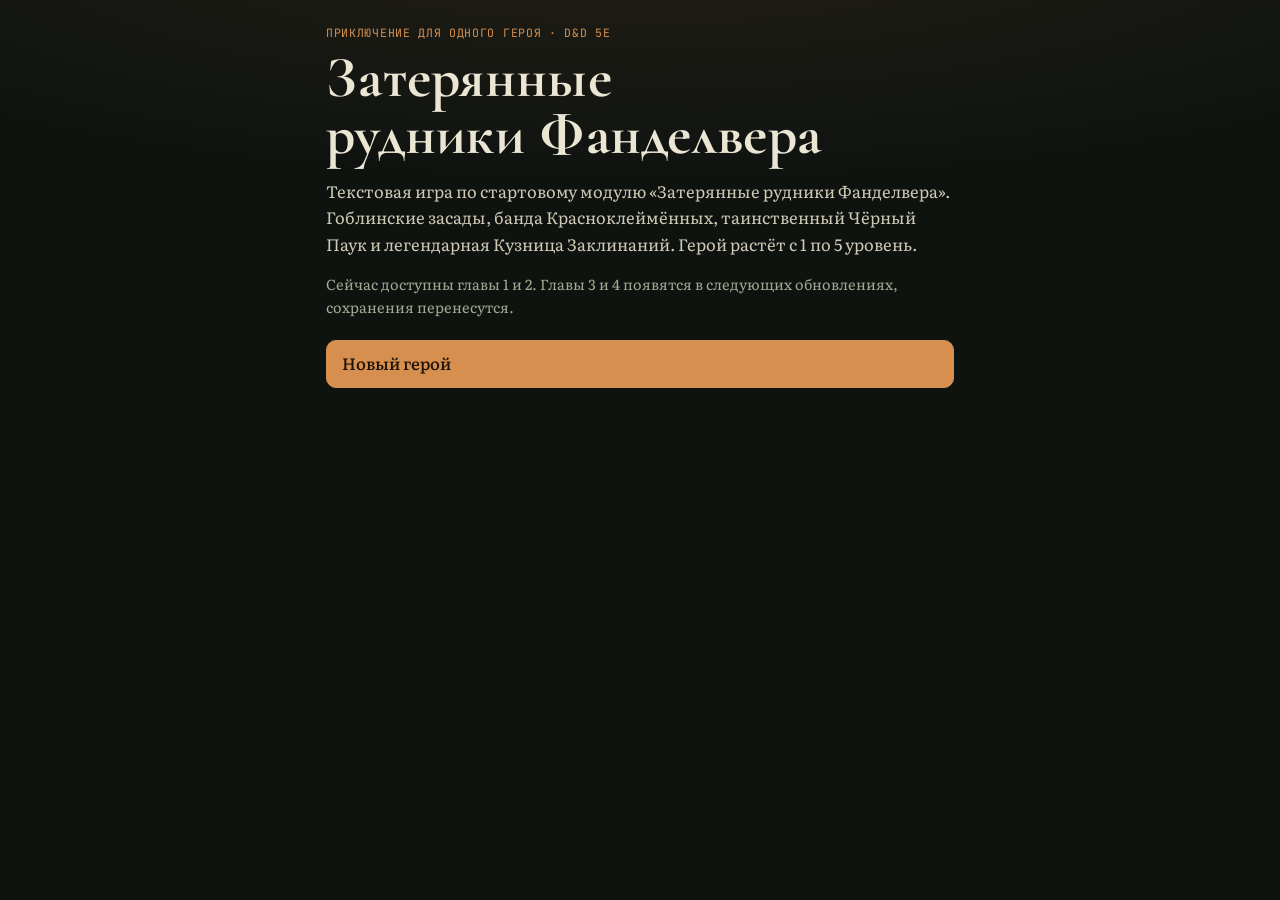
==== phandelver/index.html @ 21e91be0 "Add Lost Mine of Phandelver solo game: chapters 1-2 Multi-file browser game: race/class creation, le" ====
<!doctype html>
<html lang="ru">
<head>
<meta charset="utf-8">
<meta name="viewport" content="width=device-width, initial-scale=1, viewport-fit=cover">
<title>Рудники Фанделвера</title>
<link rel="preconnect" href="https://fonts.googleapis.com">
<link rel="preconnect" href="https://fonts.gstatic.com" crossorigin>
<link href="https://fonts.googleapis.com/css2?family=Cormorant+Garamond:wght@600;700&family=Literata:ital,opsz,wght@0,7..72,400;0,7..72,500;1,7..72,400&family=JetBrains+Mono:wght@400&display=swap" rel="stylesheet">
<link rel="stylesheet" href="style.css">
</head>
<body>
<div id="app"></div>
<div id="dice" class="dice" hidden></div>
<script src="js/rules.js"></script>
<script src="js/engine.js"></script>
<script src="js/combat.js"></script>
<script src="js/ui.js"></script>
<script src="js/ch1.js"></script>
<script src="js/ch2.js"></script>
<script>G.boot();</script>
</body>
</html>
---- phandelver/style.css ----
:root {
  color-scheme: dark;
  --ground: #0f1310;
  --panel: #171d18;
  --panel2: #1f2720;
  --line: #313d33;
  --text: #ebe5d3;
  --mute: #a3a893;
  --copper: #d68f4e;
  --copper-ink: #1d1206;
  --moss: #93bd72;
  --blood: #d85a49;
  --arcane: #a7b2ff;
  --gold: #e7c15d;
  --glow: rgba(214, 143, 78, .10);
  --display: 'Cormorant Garamond', 'Cormorant', Georgia, serif;
  --body: 'Literata', 'PT Serif', Georgia, serif;
  --mono: 'JetBrains Mono', ui-monospace, Menlo, Consolas, monospace;
}
body[data-ch="1"] { --glow: rgba(147, 189, 114, .09); }
body[data-ch="3"] { --glow: rgba(147, 189, 114, .09); }
body[data-ch="4"] { --glow: rgba(167, 178, 255, .09); }

[hidden] { display: none !important; }
* { box-sizing: border-box; }
html, body { height: 100%; }
body {
  margin: 0;
  background-color: var(--ground);
  background-image: radial-gradient(130% 50% at 50% -10%, var(--glow), transparent 60%);
  background-attachment: fixed;
  color: var(--text);
  font: 16.5px/1.6 var(--body);
  -webkit-tap-highlight-color: transparent;
}
button { font: inherit; color: inherit; cursor: pointer; }
button:focus-visible, input:focus-visible { outline: 2px solid var(--copper); outline-offset: 2px; }
.wrap { max-width: 660px; margin: 0 auto; padding-inline: 16px; padding-block: 6px 48px; }
h1, h2, h3 { font-family: var(--display); font-weight: 700; text-wrap: balance; letter-spacing: .005em; }
h1 { font-size: 32px; line-height: 1.1; margin: 0 0 14px; }
h2 { font-size: 26px; margin: 0; }
h3 { font-size: 21px; margin: 20px 0 8px; }

/* ---------- шапка ---------- */
.bar { position: sticky; top: env(safe-area-inset-top, 0px); z-index: 5; background: rgba(15, 19, 16, .92); backdrop-filter: blur(8px); -webkit-backdrop-filter: blur(8px); border-bottom: 1px solid var(--line); }
.bar-in { max-width: 660px; margin: 0 auto; padding: 8px 16px; display: flex; flex-wrap: wrap; align-items: center; gap: 6px 12px; }
.who { background: none; border: 0; padding: 0; text-align: left; display: flex; flex-direction: column; line-height: 1.15; }
.who b { font-family: var(--display); font-size: 21px; }
.who span { font-size: 12.5px; color: var(--mute); }
.hp { flex: 1; min-width: 120px; }
.hp-top { display: flex; justify-content: space-between; font-size: 12.5px; color: var(--mute); }
.hp-top b { font-family: var(--mono); font-weight: 400; color: var(--text); font-variant-numeric: tabular-nums; }
.meter { height: 7px; background: #070a08; border-radius: 99px; overflow: hidden; margin-top: 3px; }
.meter i { display: block; height: 100%; background: var(--blood); border-radius: 99px; transition: width .4s ease; }
.meter.ally i { background: var(--moss); }
.meter.xp { height: 3px; margin-top: 4px; }
.meter.xp i { background: var(--gold); }
.hdr-btns { display: flex; gap: 6px; }
.ico { background: var(--panel); border: 1px solid var(--line); border-radius: 8px; padding: 5px 9px; font-size: 13px; color: var(--mute); }
.hdr-comp { flex-basis: 100%; display: flex; align-items: center; gap: 8px; font-size: 12.5px; color: var(--mute); }
.hdr-comp .meter { flex: 1; max-width: 160px; margin: 0; }
.hdr-comp b { font-family: var(--mono); font-weight: 400; }

/* ---------- сцена ---------- */
.eyebrow { font-family: var(--mono); font-size: 11.5px; letter-spacing: .06em; text-transform: uppercase; color: var(--copper); margin: 18px 0 4px; }
.eyebrow span { color: var(--mute); }
.text { display: grid; gap: 12px; }
.text p { margin: 0; }
.read { border: 1px solid var(--line); background: var(--panel); padding: 12px 14px; font-style: italic; color: #ddd8c6; box-shadow: inset 0 0 0 3px var(--ground), inset 0 0 0 4px var(--line); }
.speech { padding-left: 14px; border-left: 2px solid var(--copper); }
.muted { color: var(--mute); font-size: 14.5px; }
.warn { color: #f0a497; }
.gold { color: var(--gold); font-style: normal; }
.reply { margin-bottom: 14px; padding: 10px 14px; border-radius: 10px; background: rgba(214, 143, 78, .08); border: 1px dashed rgba(214, 143, 78, .4); }
.notes { display: grid; gap: 4px; margin: 0 0 14px; }
.note { margin: 0; font-size: 14.5px; padding: 6px 10px; border-radius: 8px; background: var(--panel); border: 1px solid var(--line); }
.note.gain { color: var(--moss); }
.note.xp { color: var(--gold); }
.note.quest { color: var(--copper); }
.note.clue { color: var(--arcane); }
.note.bad { color: var(--blood); }
.note.muted { color: var(--mute); }

.choices { display: grid; gap: 9px; margin-top: 22px; }
.choice { display: grid; gap: 2px; width: 100%; text-align: left; background: var(--panel2); border: 1px solid var(--line); border-radius: 10px; padding: 12px 15px; font-size: 16.5px; line-height: 1.3; transition: border-color .15s, transform .08s; }
.choice:hover { border-color: rgba(214, 143, 78, .6); }
.choice:active { transform: scale(.985); }
.choice.main { background: var(--copper); border-color: var(--copper); color: var(--copper-ink); font-weight: 500; }
.choice.main .tag { color: rgba(29, 18, 6, .75); }
.choice.fight { border-color: rgba(216, 90, 73, .55); }
.tag { font-family: var(--mono); font-size: 12px; color: var(--copper); }
.rest-hint { margin: 16px 0 0; }
.link { background: none; border: 0; padding: 0; color: var(--copper); text-decoration: underline; text-underline-offset: 3px; font-size: 14.5px; }
.link:disabled { opacity: .4; }

/* ---------- кнопки, строки ---------- */
.btn { background: var(--panel2); border: 1px solid var(--line); border-radius: 9px; padding: 9px 14px; font-size: 15px; }
.btn.main { background: var(--copper); border-color: var(--copper); color: var(--copper-ink); font-weight: 500; }
.btn.warn { border-color: rgba(216, 90, 73, .6); color: #f0a497; }
.btn:disabled { opacity: .4; cursor: default; }
.row { display: flex; gap: 8px; flex-wrap: wrap; align-items: center; }
.row.wrap { margin-top: 14px; justify-content: space-between; }
.col { display: grid; gap: 10px; }
.tog { display: flex; gap: 8px; align-items: center; font-size: 14px; color: var(--mute); margin-top: 10px; }
.tog input { width: 18px; height: 18px; accent-color: var(--copper); }

/* ---------- бой ---------- */
.foes { display: grid; grid-template-columns: repeat(auto-fill, minmax(150px, 1fr)); gap: 8px; }
.foe { text-align: left; background: var(--panel); border: 1px solid var(--line); border-radius: 11px; padding: 9px 11px; }
.foe.sel { border-color: var(--copper); box-shadow: 0 0 0 1px var(--copper) inset; }
.foe.out { opacity: .45; }
.foe-top { display: flex; justify-content: space-between; gap: 6px; align-items: baseline; }
.foe-top b { font-family: var(--display); font-size: 18px; line-height: 1.1; }
.foe-top .n { font-family: var(--mono); font-size: 12.5px; font-variant-numeric: tabular-nums; white-space: nowrap; }
.foe-meta { font-size: 12px; color: var(--mute); margin-top: 4px; display: flex; flex-wrap: wrap; gap: 4px; align-items: center; }
.st { font-family: var(--mono); font-size: 10.5px; border: 1px solid var(--line); border-radius: 99px; padding: 0 6px; color: var(--arcane); }
.me { margin-top: 10px; font-size: 14px; color: var(--mute); }
.log { list-style: none; margin: 14px 0 0; padding: 0; display: grid; gap: 5px; font-size: 14.5px; line-height: 1.4; }
.log li { padding-left: 11px; border-left: 2px solid var(--line); color: var(--mute); }
.log li.hit { border-color: var(--copper); color: var(--text); }
.log li.bad { border-color: var(--blood); color: #f0c2ba; }
.log li.heal, .log li.good { border-color: var(--moss); color: var(--text); }
.log li.ally { border-color: var(--moss); color: #d4e3c6; }
.log li.win { border-color: var(--gold); color: var(--gold); }
.log li.fresh { animation: slide .35s ease; }
@keyframes slide { from { opacity: 0; transform: translateY(4px); } }
.turn { margin-top: 16px; font-family: var(--mono); font-size: 12px; color: var(--mute); }
.acts { display: grid; grid-template-columns: 1fr 1fr; gap: 7px; margin-top: 8px; }
.act { display: grid; gap: 1px; text-align: left; background: var(--panel2); border: 1px solid var(--line); border-radius: 10px; padding: 9px 11px; }
.act b { font-weight: 500; font-size: 15px; line-height: 1.25; }
.act span { font-family: var(--mono); font-size: 11px; color: var(--mute); }
.act.primary { background: var(--copper); border-color: var(--copper); color: var(--copper-ink); }
.act.primary span { color: rgba(29, 18, 6, .75); }
.act.spell { border-color: rgba(167, 178, 255, .35); }
.act:disabled { opacity: .35; cursor: default; }
.spell-head { display: flex; justify-content: space-between; gap: 8px; flex-wrap: wrap; margin-top: 16px; font-size: 14px; }
.spell-head span { font-family: var(--mono); font-size: 11.5px; color: var(--arcane); }
.verdict { margin-top: 18px; font-family: var(--display); font-weight: 700; font-size: 30px; }
.verdict.win { color: var(--gold); }
.verdict.lose { color: var(--blood); }
@media (max-width: 360px) { .acts { grid-template-columns: 1fr; } }

/* ---------- листы ---------- */
.overlay { position: fixed; inset: 0; z-index: 15; display: grid; align-items: end; justify-items: center; }
.sheet-bg { position: absolute; inset: 0; background: rgba(4, 6, 5, .7); }
.sheet { position: relative; width: 100%; max-width: 660px; max-height: 88vh; overflow-y: auto; background: var(--panel); border: 1px solid var(--line); border-radius: 18px 18px 0 0; padding: 16px 16px calc(24px + env(safe-area-inset-bottom, 0px)); }
.sheet-h { display: flex; justify-content: space-between; align-items: center; gap: 10px; margin-bottom: 10px; }
.sheet p { margin: 0 0 10px; }
.abil { display: grid; grid-template-columns: repeat(6, 1fr); gap: 5px; margin: 10px 0; }
.abil div, .kv div { background: var(--ground); border: 1px solid var(--line); border-radius: 8px; padding: 5px 2px; text-align: center; }
.abil dt, .kv dt { font-size: 10.5px; color: var(--mute); letter-spacing: .04em; }
.abil dd, .kv dd { margin: 0; font-family: var(--mono); font-size: 18px; }
.abil small, .kv small { font-family: var(--mono); font-size: 11px; color: var(--copper); }
.kv { display: grid; grid-template-columns: repeat(auto-fill, minmax(135px, 1fr)); gap: 6px; margin: 10px 0; }
.kv div { padding: 6px 8px; text-align: left; }
.kv small { color: var(--mute); display: block; line-height: 1.3; }
.feats, .quests, .clues, .spells { margin: 0; padding-left: 18px; display: grid; gap: 6px; font-size: 15px; }
.feats i, .spells i { font-style: normal; font-family: var(--mono); font-size: 11.5px; color: var(--copper); }
.spells span { color: var(--mute); font-size: 14px; }
.quests li { display: grid; }
.quests span { color: var(--mute); font-size: 14px; }
.quests i { font-family: var(--mono); font-style: normal; font-size: 11.5px; color: var(--copper); }
.quests.done li { opacity: .6; }
.skills { list-style: none; padding: 0; margin: 0; display: grid; grid-template-columns: 1fr 1fr; gap: 2px 14px; font-size: 14px; }
.skills li { display: flex; justify-content: space-between; color: var(--mute); }
.skills li.pr { color: var(--text); }
.skills i { font-style: normal; font-size: 11px; color: var(--mute); }
.skills b { font-family: var(--mono); font-weight: 400; }
.items { list-style: none; padding: 0; margin: 0; display: grid; gap: 8px; }
.items li { display: flex; justify-content: space-between; gap: 10px; align-items: center; background: var(--ground); border: 1px solid var(--line); border-radius: 10px; padding: 9px 11px; }
.items li > div:first-child { display: grid; }
.items span { font-size: 13.5px; color: var(--mute); }
.money { font-size: 15px; }
.money b { font-family: var(--mono); color: var(--gold); font-weight: 400; }
@media (max-width: 420px) { .abil { grid-template-columns: repeat(3, 1fr); } .skills { grid-template-columns: 1fr; } }

/* ---------- титул и создание ---------- */
.title h1.big { font-size: clamp(38px, 10.5vw, 58px); line-height: .98; margin: 8px 0 14px; }
.lede { color: #cfc9b6; margin: 0 0 12px; }
.create h3 { margin-top: 18px; }
.field { display: grid; gap: 4px; }
.field span { font-size: 13px; color: var(--mute); }
.field input { font: inherit; font-size: 18px; color: var(--text); background: var(--panel); border: 1px solid var(--line); border-radius: 10px; padding: 10px 12px; }
.cards { display: grid; grid-template-columns: 1fr 1fr; gap: 8px; }
.card { display: grid; gap: 3px; text-align: left; background: var(--panel); border: 1px solid var(--line); border-radius: 12px; padding: 10px 12px; }
.card b { font-family: var(--display); font-size: 20px; line-height: 1.1; }
.card span { font-size: 13px; color: var(--mute); line-height: 1.35; }
.card.sel { border-color: var(--copper); box-shadow: 0 0 0 1px var(--copper) inset; }
.preview { margin-top: 16px; background: var(--panel); border: 1px solid var(--line); border-radius: 14px; padding: 12px; }
.preview p { margin: 6px 0; }
@media (max-width: 380px) { .cards { grid-template-columns: 1fr; } }

/* ---------- кубик ---------- */
.dice { position: fixed; inset: 0; z-index: 30; display: grid; place-items: center; background: rgba(4, 6, 5, .74); padding: 16px; }
.dice-card { width: 100%; max-width: 350px; text-align: center; background: var(--panel); border: 1px solid var(--line); border-radius: 16px; padding: 20px 18px 18px; }
.dice-card .lbl { font-family: var(--mono); font-size: 12.5px; letter-spacing: .05em; color: var(--mute); text-transform: uppercase; }
.d20 { width: 112px; height: 112px; margin: 14px auto; position: relative; clip-path: polygon(50% 0, 93% 25%, 93% 75%, 50% 100%, 7% 75%, 7% 25%); background: var(--copper); display: grid; place-items: center; }
.d20::before { content: ""; position: absolute; inset: 0; clip-path: polygon(50% 17%, 84% 72%, 16% 72%); background: rgba(255, 255, 255, .18); }
.d20 b { position: relative; font-family: var(--mono); font-size: 38px; color: var(--copper-ink); }
.d20.spin { animation: wob .12s linear infinite; }
.d20.nat20 { background: var(--gold); }
.d20.nat1 { background: var(--blood); }
@keyframes wob { 50% { transform: rotate(9deg) scale(.95); } }
.math { font-family: var(--mono); font-size: 14px; color: var(--mute); min-height: 1.4em; }
.vd { font-family: var(--display); font-weight: 700; font-size: 30px; margin: 2px 0 4px; min-height: 1.2em; }
.vd.ok { color: var(--moss); }
.vd.no { color: var(--blood); }
.dice-notes { font-size: 13px; color: var(--mute); min-height: 1.2em; margin-bottom: 12px; }
.dice-card .row { justify-content: center; }
.dice-card .row.col { display: grid; }

@media (prefers-reduced-motion: reduce) {
  .d20.spin, .log li.fresh { animation: none; }
  .meter i { transition: none; }
}
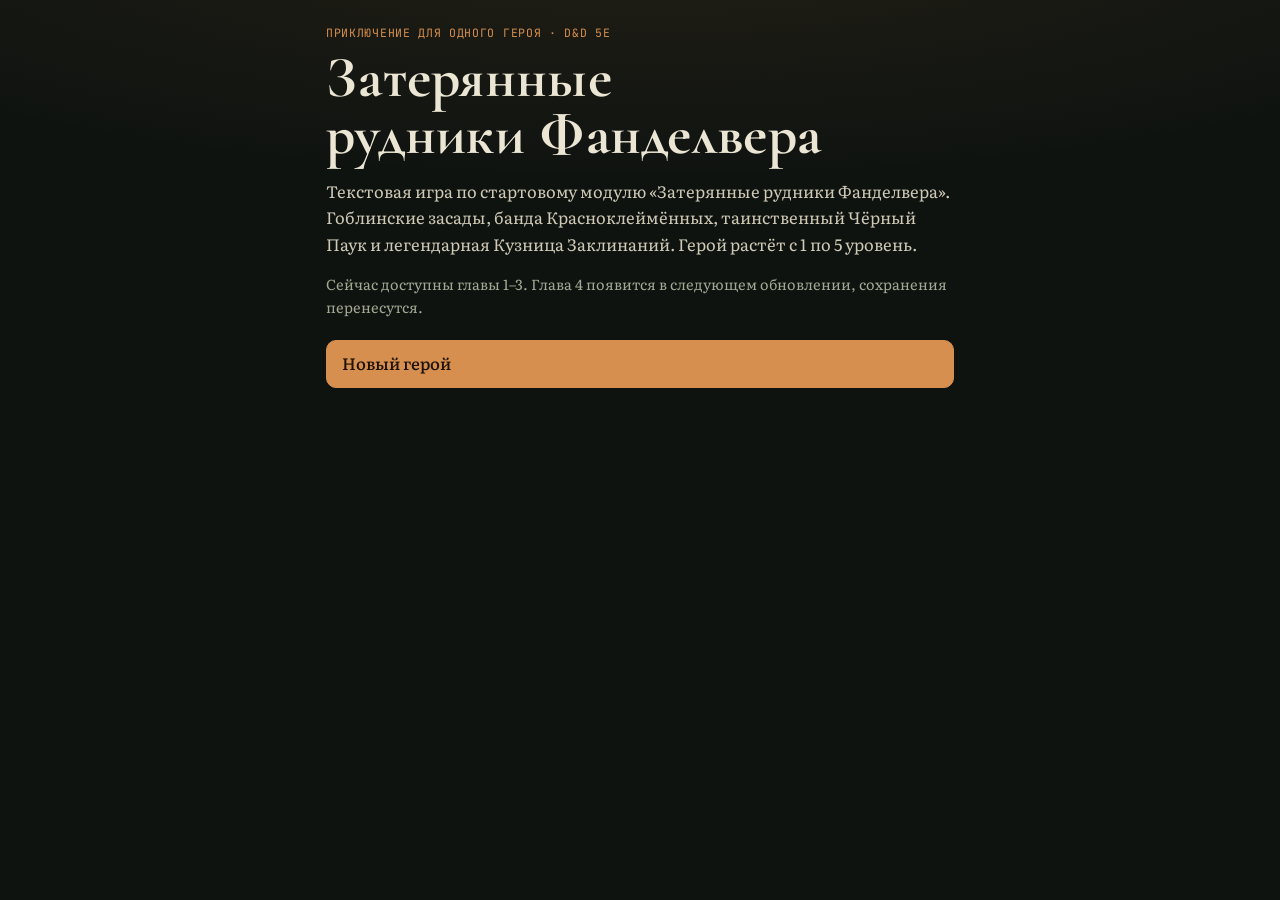
==== commit abe99184: "Add chapter 3 (The Spider's Web) to Phandelver game Wilderness travel with random encounters, Agatha" ====
--- a/phandelver/index.html
+++ b/phandelver/index.html
@@ -18,6 +18,9 @@
 <script src="js/ui.js"></script>
 <script src="js/ch1.js"></script>
 <script src="js/ch2.js"></script>
+<script src="js/ch3.js"></script>
+<script src="js/ch3b.js"></script>
+<script src="js/ch3c.js"></script>
 <script>G.boot();</script>
 </body>
 </html>
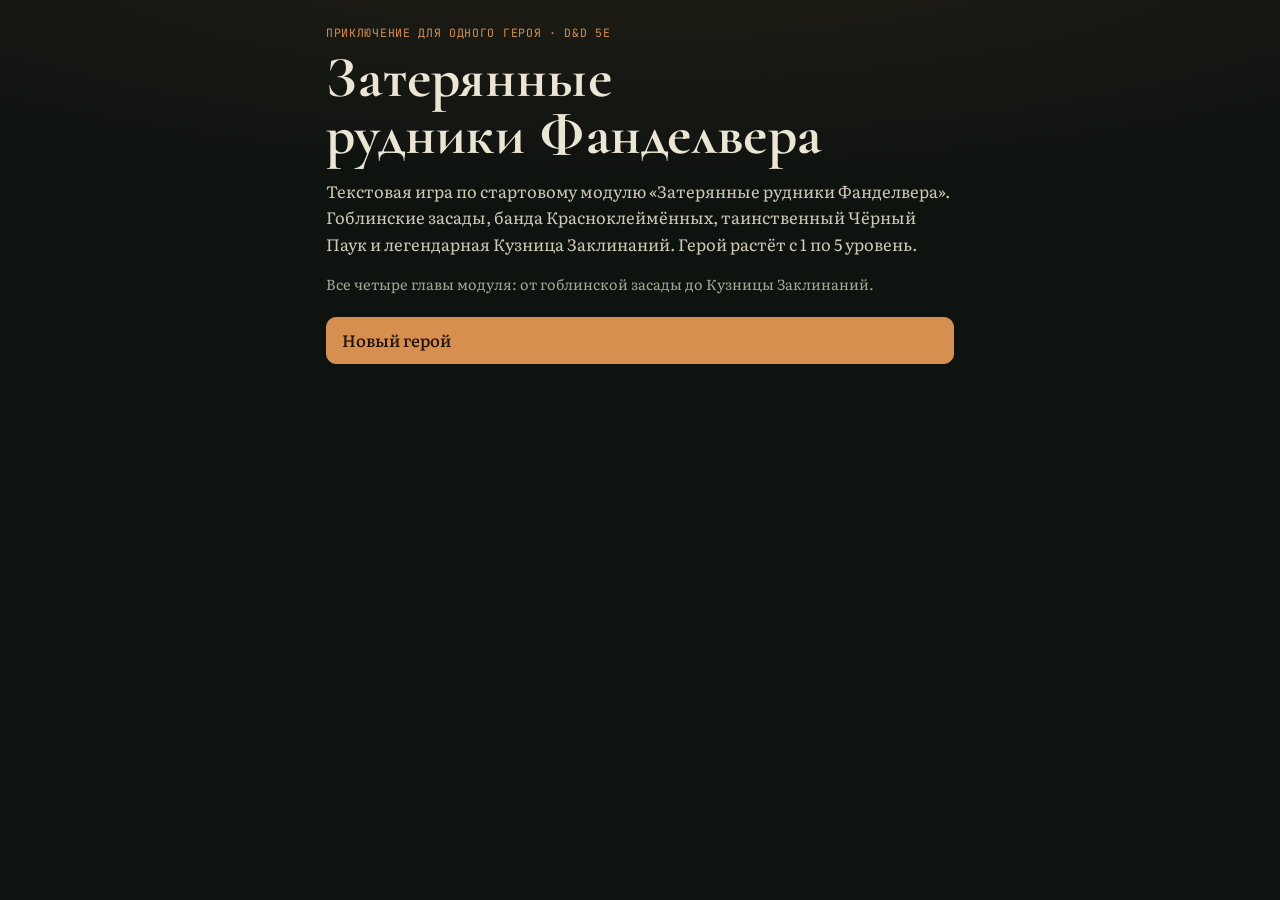
==== commit 67cffbe0: "Add chapter 4 (Wave Echo Cave): the full Phandelver adventure All 20 areas of Wave Echo Cave with wa" ====
--- a/phandelver/index.html
+++ b/phandelver/index.html
@@ -21,6 +21,7 @@
 <script src="js/ch3.js"></script>
 <script src="js/ch3b.js"></script>
 <script src="js/ch3c.js"></script>
+<script src="js/ch4.js"></script>
 <script>G.boot();</script>
 </body>
 </html>
--- a/phandelver/style.css
+++ b/phandelver/style.css
@@ -113,6 +113,8 @@
 .foe-top b { font-family: var(--display); font-size: 18px; line-height: 1.1; }
 .foe-top .n { font-family: var(--mono); font-size: 12.5px; font-variant-numeric: tabular-nums; white-space: nowrap; }
 .foe-meta { font-size: 12px; color: var(--mute); margin-top: 4px; display: flex; flex-wrap: wrap; gap: 4px; align-items: center; }
+/* подсказки о слабостях врага */
+.foe-traits { font-size: 11.5px; color: var(--mute); margin-top: 3px; line-height: 1.3; }
 .st { font-family: var(--mono); font-size: 10.5px; border: 1px solid var(--line); border-radius: 99px; padding: 0 6px; color: var(--arcane); }
 .me { margin-top: 10px; font-size: 14px; color: var(--mute); }
 .log { list-style: none; margin: 14px 0 0; padding: 0; display: grid; gap: 5px; font-size: 14.5px; line-height: 1.4; }
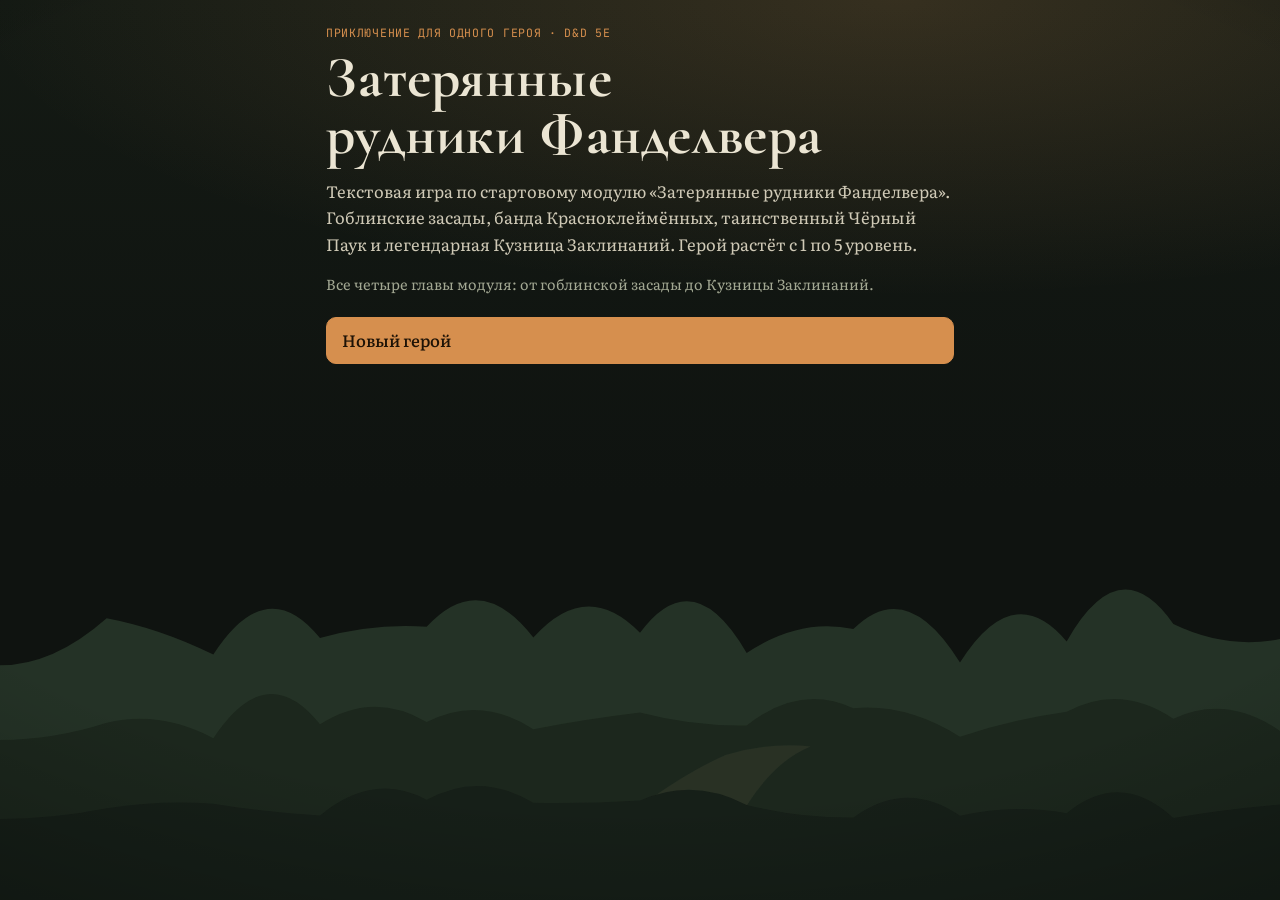
==== commit c0fe305a: "Add scene transitions and per-location backgrounds Changing scene, or entering or leaving a fight, n" ====
--- a/phandelver/index.html
+++ b/phandelver/index.html
@@ -4,6 +4,14 @@
 <meta charset="utf-8">
 <meta name="viewport" content="width=device-width, initial-scale=1, viewport-fit=cover">
 <title>Рудники Фанделвера</title>
+<link rel="manifest" href="manifest.webmanifest">
+<link rel="icon" href="icons/icon.svg" type="image/svg+xml">
+<link rel="apple-touch-icon" href="icons/apple-touch-icon.png">
+<meta name="theme-color" content="#0f1310">
+<meta name="apple-mobile-web-app-capable" content="yes">
+<meta name="mobile-web-app-capable" content="yes">
+<meta name="apple-mobile-web-app-status-bar-style" content="black-translucent">
+<meta name="apple-mobile-web-app-title" content="Фанделвер">
 <link rel="preconnect" href="https://fonts.googleapis.com">
 <link rel="preconnect" href="https://fonts.gstatic.com" crossorigin>
 <link href="https://fonts.googleapis.com/css2?family=Cormorant+Garamond:wght@600;700&family=Literata:ital,opsz,wght@0,7..72,400;0,7..72,500;1,7..72,400&family=JetBrains+Mono:wght@400&display=swap" rel="stylesheet">
@@ -15,9 +23,11 @@
 <script src="js/rules.js"></script>
 <script src="js/engine.js"></script>
 <script src="js/combat.js"></script>
+<script src="js/bg.js"></script>
 <script src="js/ui.js"></script>
 <script src="js/ch1.js"></script>
 <script src="js/ch2.js"></script>
+<script src="js/ch2b.js"></script>
 <script src="js/ch3.js"></script>
 <script src="js/ch3b.js"></script>
 <script src="js/ch3c.js"></script>
--- a/phandelver/style.css
+++ b/phandelver/style.css
@@ -117,6 +117,40 @@
 .foe-traits { font-size: 11.5px; color: var(--mute); margin-top: 3px; line-height: 1.3; }
 .st { font-family: var(--mono); font-size: 10.5px; border: 1px solid var(--line); border-radius: 99px; padding: 0 6px; color: var(--arcane); }
 .me { margin-top: 10px; font-size: 14px; color: var(--mute); }
+/* инициатива и журнал по раундам */
+.init { margin-top: 12px; }
+.init-lbl { font-family: var(--mono); font-size: 11px; color: var(--mute); letter-spacing: .03em; margin-bottom: 5px; }
+.init ol { list-style: none; margin: 0; padding: 0; display: flex; flex-wrap: wrap; gap: 5px; }
+.init li { font-size: 13px; padding: 3px 9px; border-radius: 99px; border: 1px solid var(--line); background: var(--panel); color: var(--mute); }
+.init li b { font-family: var(--mono); font-weight: 400; font-size: 11.5px; }
+.init li.hero { border-color: rgba(214, 143, 78, .55); }
+.init li.comp { border-color: rgba(147, 189, 114, .55); }
+.init li.enemy { border-color: rgba(216, 90, 73, .45); }
+.init li.cur { background: var(--copper); border-color: var(--copper); color: var(--copper-ink); font-weight: 500; }
+.init li.done { opacity: .5; }
+.init li.gone { text-decoration: line-through; opacity: .35; }
+.blog { margin-top: 12px; display: grid; gap: 10px; }
+.blog > .link { justify-self: start; font-size: 13px; }
+.bl-pre { list-style: none; margin: 0; padding: 0; display: grid; gap: 4px; font-size: 14px; color: var(--mute); }
+.rnd { border: 1px solid var(--line); border-radius: 12px; background: var(--panel); padding: 8px 10px 10px; display: grid; gap: 7px; }
+.rnd-h { display: flex; flex-wrap: wrap; gap: 2px 10px; align-items: baseline; }
+.rnd-h b { font-family: var(--display); font-size: 19px; }
+.rnd-h span { font-family: var(--mono); font-size: 11px; color: var(--mute); }
+.tb { border-left: 3px solid var(--line); padding-left: 9px; }
+.tb.hero { border-color: var(--copper); }
+.tb.comp { border-color: var(--moss); }
+.tb.enemy { border-color: var(--blood); }
+.tb-h { font-size: 12.5px; font-weight: 600; letter-spacing: .02em; margin-bottom: 2px; }
+.tb.hero .tb-h { color: var(--copper); }
+.tb.comp .tb-h { color: var(--moss); }
+.tb.enemy .tb-h { color: #ec8a7d; }
+.tb ul, .bl-pre { list-style: none; margin: 0; padding: 0; display: grid; gap: 3px; font-size: 14px; line-height: 1.4; }
+.tb li, .bl-pre li { color: var(--mute); }
+.tb li.hit, .tb li.heal, .tb li.good, .tb li.ally { color: var(--text); }
+.tb li.bad { color: #f0c2ba; }
+.tb li.heal { color: #cfe6bd; }
+.tb li.win, .bl-pre li.win { color: var(--gold); }
+.tb li.fresh, .bl-pre li.fresh { animation: slide .35s ease; }
 .log { list-style: none; margin: 14px 0 0; padding: 0; display: grid; gap: 5px; font-size: 14.5px; line-height: 1.4; }
 .log li { padding-left: 11px; border-left: 2px solid var(--line); color: var(--mute); }
 .log li.hit { border-color: var(--copper); color: var(--text); }
@@ -215,3 +249,76 @@
   .d20.spin, .log li.fresh { animation: none; }
   .meter i { transition: none; }
 }
+
+/* ---------- эффекты боя ---------- */
+.foe { position: relative; }
+.foe.fx-hit { animation: fx-shake .45s ease, fx-flash .45s ease; }
+@keyframes fx-flash { 0%, 100% { box-shadow: none; } 20% { box-shadow: 0 0 0 2px var(--blood) inset, 0 0 16px rgba(216, 90, 73, .5); } }
+.foe.fx-miss { animation: fx-spin .6s ease-in-out; }
+@keyframes fx-shake {
+  0%, 100% { transform: translateX(0); }
+  15% { transform: translateX(-8px) rotate(-2deg); }
+  30% { transform: translateX(7px) rotate(2deg); }
+  45% { transform: translateX(-6px) rotate(-1deg); }
+  60% { transform: translateX(4px); }
+  80% { transform: translateX(-2px); }
+}
+@keyframes fx-spin { from { transform: rotate(0); } to { transform: rotate(360deg); } }
+.fx-num { position: absolute; top: 4px; right: 10px; font-family: var(--display); font-weight: 700; font-size: 26px; line-height: 1; pointer-events: none; animation: fx-rise .9s ease-out forwards; text-shadow: 0 2px 6px #000; }
+.fx-num.hit { color: var(--gold); }
+.fx-num.miss { color: var(--mute); font-size: 18px; font-style: italic; }
+@keyframes fx-rise { 0% { opacity: 0; transform: translateY(6px) scale(.7); } 20% { opacity: 1; transform: translateY(0) scale(1.1); } 100% { opacity: 0; transform: translateY(-26px) scale(1); } }
+#fx { position: fixed; inset: 0; pointer-events: none; z-index: 60; }
+.dmg-pop { position: absolute; left: 50%; top: 32%; transform: translate(calc(-50% + var(--dx, 0px)), 0); font-family: var(--display); font-weight: 700; font-size: 88px; line-height: 1; color: #ff3b2b; text-shadow: 0 0 2px #000, 0 4px 18px rgba(0, 0, 0, .8), 0 0 30px rgba(255, 40, 20, .45); animation: fx-pop 1.1s ease-out forwards; }
+@keyframes fx-pop {
+  0% { opacity: 0; transform: translate(calc(-50% + var(--dx, 0px)), 10px) scale(.4); }
+  15% { opacity: 1; transform: translate(calc(-50% + var(--dx, 0px)), 0) scale(1.15); }
+  30% { transform: translate(calc(-50% + var(--dx, 0px)), 0) scale(1); }
+  75% { opacity: 1; }
+  100% { opacity: 0; transform: translate(calc(-50% + var(--dx, 0px)), -40px) scale(1); }
+}
+.bar .hp.fx-hurt { animation: fx-hurt .6s ease; border-radius: 8px; }
+@keyframes fx-hurt { 0%, 100% { background: transparent; } 30% { background: rgba(216, 90, 73, .35); } }
+.turn.waiting { color: var(--blood); animation: fx-wait 1s ease-in-out infinite alternate; }
+@keyframes fx-wait { from { opacity: .55; } to { opacity: 1; } }
+.foe.acting { border-color: var(--blood); box-shadow: 0 0 0 1px var(--blood) inset, 0 0 14px rgba(216, 90, 73, .35); }
+
+/* ---------- фоны локаций ---------- */
+body { background-image: none; }
+#bg { position: fixed; inset: 0; z-index: -1; pointer-events: none; overflow: hidden; }
+.bg-l { position: absolute; inset: 0; opacity: 0; transition: opacity 1.1s ease; }
+.bg-l.on { opacity: 1; }
+.bg-l svg { position: absolute; left: 0; width: 100%; }
+.bg-bottom { bottom: 0; height: 46vh; }
+.bg-top { top: 0; height: 24vh; }
+.bg-l::after { content: ''; position: absolute; inset: 0; background: radial-gradient(120% 90% at 50% 40%, transparent 55%, rgba(0, 0, 0, .45)); }
+.stars circle { fill: #dfe6f5; opacity: .5; animation: bg-twinkle 3.5s ease-in-out infinite alternate; }
+@keyframes bg-twinkle { from { opacity: .15; } to { opacity: .7; } }
+.windows rect { opacity: .28; animation: bg-flicker 4s ease-in-out infinite alternate; }
+.windows rect:nth-child(2n) { animation-duration: 5.5s; }
+@keyframes bg-flicker { 0% { opacity: .3; } 40% { opacity: .5; } 55% { opacity: .36; } 100% { opacity: .55; } }
+.mist { animation: bg-mist 18s ease-in-out infinite alternate; }
+@keyframes bg-mist { from { transform: translateX(-60px); } to { transform: translateX(60px); } }
+.drips circle { fill: #a9c79a; opacity: 0; animation: bg-drip 5s linear infinite; }
+.drips circle:nth-child(2) { animation-delay: 1.7s; } .drips circle:nth-child(3) { animation-delay: 3.3s; }
+@keyframes bg-drip { 0% { opacity: 0; transform: translateY(0); } 10% { opacity: .6; } 60% { opacity: .5; transform: translateY(120px); } 61%, 100% { opacity: 0; transform: translateY(120px); } }
+.crystals { opacity: .35; animation: bg-glow 4s ease-in-out infinite alternate; }
+@keyframes bg-glow { from { opacity: .22; } to { opacity: .45; } }
+.bg-dungeon { animation: bg-torch 2.8s ease-in-out infinite alternate; }
+@keyframes bg-torch { from { filter: brightness(.92); } to { filter: brightness(1.08); } }
+
+/* ---------- переходы между сценами ---------- */
+main.wrap { transition: opacity .2s ease, transform .2s ease, filter .2s ease; }
+main.leaving { opacity: 0; transform: translateY(-6px); filter: blur(1.5px); }
+body::after { content: ''; position: fixed; inset: 0; z-index: 4; pointer-events: none; background: radial-gradient(120% 100% at 50% 40%, rgba(0, 0, 0, .35), rgba(0, 0, 0, .8)); opacity: 0; transition: opacity .45s ease; }
+body.veiled::after { opacity: 1; transition-duration: .2s; }
+main.entering > * { animation: sc-in .5s ease both; }
+main.entering > *:nth-child(2) { animation-delay: .06s; }
+main.entering > *:nth-child(3) { animation-delay: .12s; }
+main.entering > *:nth-child(4) { animation-delay: .18s; }
+main.entering > *:nth-child(5) { animation-delay: .24s; }
+main.entering > *:nth-child(6) { animation-delay: .30s; }
+main.entering > *:nth-child(n+7) { animation-delay: .36s; }
+@keyframes sc-in { from { opacity: 0; transform: translateY(10px); } to { opacity: 1; transform: none; } }
+.bg-l svg { filter: brightness(1.4); }
+.windows rect { opacity: .45; }
